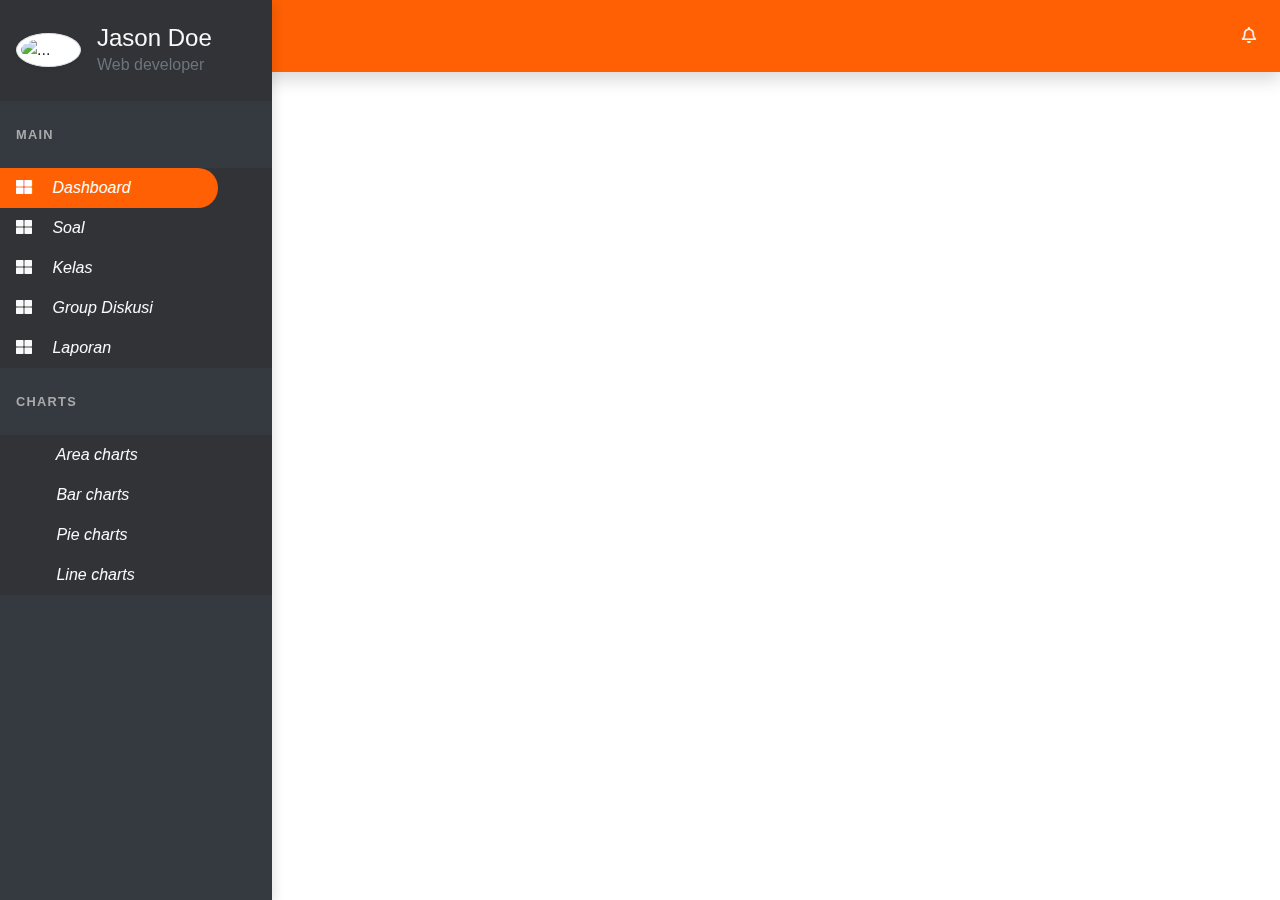
==== dashboard.html @ ced3047a "dashboard" ====
<!DOCTYPE html>
<html lang="en">
<head>
  <meta charset="UTF-8">
  <meta name="viewport" content="width=device-width, initial-scale=1.0">
  <meta http-equiv="X-UA-Compatible" content="ie=edge">
  <title>Dashboard</title>
  <link rel="stylesheet" href="./assets/bootstrap/css/bootstrap.css">
  <link rel="stylesheet" href="./assets/smartedu/css/smartedu.css">
  <link rel="stylesheet" href="https://cdnjs.cloudflare.com/ajax/libs/font-awesome/5.9.0/css/all.css">

</head>
<body>

<section id="sidebars">
  <!-- Vertical navbar -->
<div class="vertical-nav bg-dark" id="sidebar" style="z-index:1">
  <div class="py-4 px-3 mb-4 sm-color-black">
    <div class="media d-flex align-items-center"><img src="https://res.cloudinary.com/mhmd/image/upload/v1556074849/avatar-1_tcnd60.png" alt="..." width="65" class="mr-3 rounded-circle img-thumbnail shadow-sm">
      <div class="media-body">
        <h4 class="m-0 text-light">Jason Doe</h4>
        <p class="font-weight-light text-muted mb-0">Web developer</p>
      </div>
    </div>
  </div>

  <p class="text-gray font-weight-bold text-uppercase px-3 small pb-4 mb-0">Main</p>

  <ul class="nav flex-column sm-color-black mb-0">
    <li class="nav-item active">
      <a href="#" class="nav-link text-light font-italic sm-color-black">
                <i class="fas fa-th-large mr-3"></i>
                Dashboard
            </a>
    </li>
    <li class="nav-item">
      <a href="#" class="nav-link text-light font-italic sm-color-black">
                <i class="fas fa-book"></i>
                Materi
            </a>
    </li>
    <li class="nav-item">
      <a href="#" class="nav-link text-light font-italic sm-color-black">
                <i class="fas fa-th-large mr-3"></i>
                Soal
            </a>
    </li>
    <li class="nav-item">
      <a href="#" class="nav-link text-light font-italic sm-color-black">
                <i class="fas fa-th-large mr-3"></i>
                Kelas
            </a>
    </li>
    <li class="nav-item">
      <a href="#" class="nav-link text-light font-italic sm-color-black">
                <i class="fas fa-th-large mr-3"></i>
                Group Diskusi
            </a>
    </li>
    <li class="nav-item">
      <a href="#" class="nav-link text-light font-italic sm-color-black">
                <i class="fas fa-th-large mr-3"></i>
                Laporan
            </a>
    </li>


  </ul>

  <p class="text-gray font-weight-bold text-uppercase px-3 small py-4 mb-0">Charts</p>

  <ul class="nav flex-column sm-color-black mb-0">
    <li class="nav-item">
      <a href="#" class="nav-link text-light font-italic">
                <i class="fa fa-area-chart mr-3 text-primary fa-fw"></i>
                Area charts
            </a>
    </li>
    <li class="nav-item">
      <a href="#" class="nav-link text-light font-italic">
                <i class="fa fa-bar-chart mr-3 text-primary fa-fw"></i>
                Bar charts
            </a>
    </li>
    <li class="nav-item">
      <a href="#" class="nav-link text-light font-italic">
                <i class="fa fa-pie-chart mr-3 text-primary fa-fw"></i>
                Pie charts
            </a>
    </li>
    <li class="nav-item">
      <a href="#" class="nav-link text-light font-italic">
                <i class="fa fa-line-chart mr-3 text-primary fa-fw"></i>
                Line charts
            </a>
    </li>
  </ul>
</div>
<!-- End vertical navbar -->
<nav class="navbar navbar-expand-lg navbar-dark sm-color-orange shadow p-3 mb-5">
  <a class="navbar-brand" href="#"></a>
  <button class="navbar-toggler" type="button" data-toggle="collapse" data-target="#navbarSupportedContent" aria-controls="navbarSupportedContent" aria-expanded="false" aria-label="Toggle navigation">
    <span class="navbar-toggler-icon"></span>
  </button>

  <div class="collapse navbar-collapse" id="navbarSupportedContent">
    <ul class="navbar-nav ml-auto">
      <li class="nav-item">
        <a class="nav-link text-light" href="#"><i class="far fa-bell"></i></a>
      </li>
    </ul>
  </div>
</nav>

<!-- Page content holder -->
<div class="page-content p-5" id="content">

</section>


</body>
<script src="https://code.jquery.com/jquery-3.3.1.slim.min.js" charset="utf-8"></script>
<script src="./assets/bootstrap/js/bootstrap.bundle.js" charset="utf-8"></script>
<script src="./assets/smartedu/js/main.js" charset="utf-8"></script>


</html>
---- assets/smartedu/css/smartedu.css ----
*{
  ont-family: Open Sans;
}
.sm-brand{
  font-size: 30px;
  color: #FE6003 !important;
}

.sm-color-black{
  background-color: #313336;
}
.sm-color-orange{
  background-color: #FE6003;
}

/* button */
.sm-btn-orange{
  background-color: #FE6003;
}

.bg-img{
  background-image: url('../../images/banner/bg1.svg');
  background-repeat: no-repeat;
  background-size: cover;
  max-width: 100vw;
}

.banner-description{
  height: 90vh;
  padding-top: 10%;
  max-width: 60%;
  font-weight: bold;
}



/* custom css bootstrap */
.active a{
  position: fixed;
  color: white !important;
  background-color: #FE6003;
  border-top-right-radius: 40px;
  border-bottom-right-radius: 40px;
  width: 17%;

}

.navbar-nav .nav-item .nav-link{
  color: #313336;
}




/*
*
* ==========================================
* CUSTOM UTIL CLASSES
* ==========================================
*
*/

.vertical-nav {
  min-width: 17rem;
  width: 17rem;
  height: 100vh;
  position: fixed;
  top: 0;
  left: 0;
  box-shadow: 3px 3px 10px rgba(0, 0, 0, 0.1);
  transition: all 0.4s;
}

.page-content {
  width: calc(100% - 17rem);
  margin-left: 17rem;
  transition: all 0.4s;
}

/* for toggle behavior */

#sidebar.active {
  margin-left: -17rem;
}

#content.active {
  width: 100%;
  margin: 0;
}

@media (max-width: 768px) {
  #sidebar {
    margin-left: -17rem;
  }
  #sidebar.active {
    margin-left: 0;
  }
  #content {
    width: 100%;
    margin: 0;
  }
  #content.active {
    margin-left: 17rem;
    width: calc(100% - 17rem);
  }
}

/*
*
* ==========================================
* FOR DEMO PURPOSE
* ==========================================
*
*/

body {
  background: white;
  min-height: 100vh;
  overflow-x: hidden;
}

.separator {
  margin: 3rem 0;
  border-bottom: 1px dashed #fff;
}

.text-uppercase {
  letter-spacing: 0.1em;
}

.text-gray {
  color: #aaa;
}
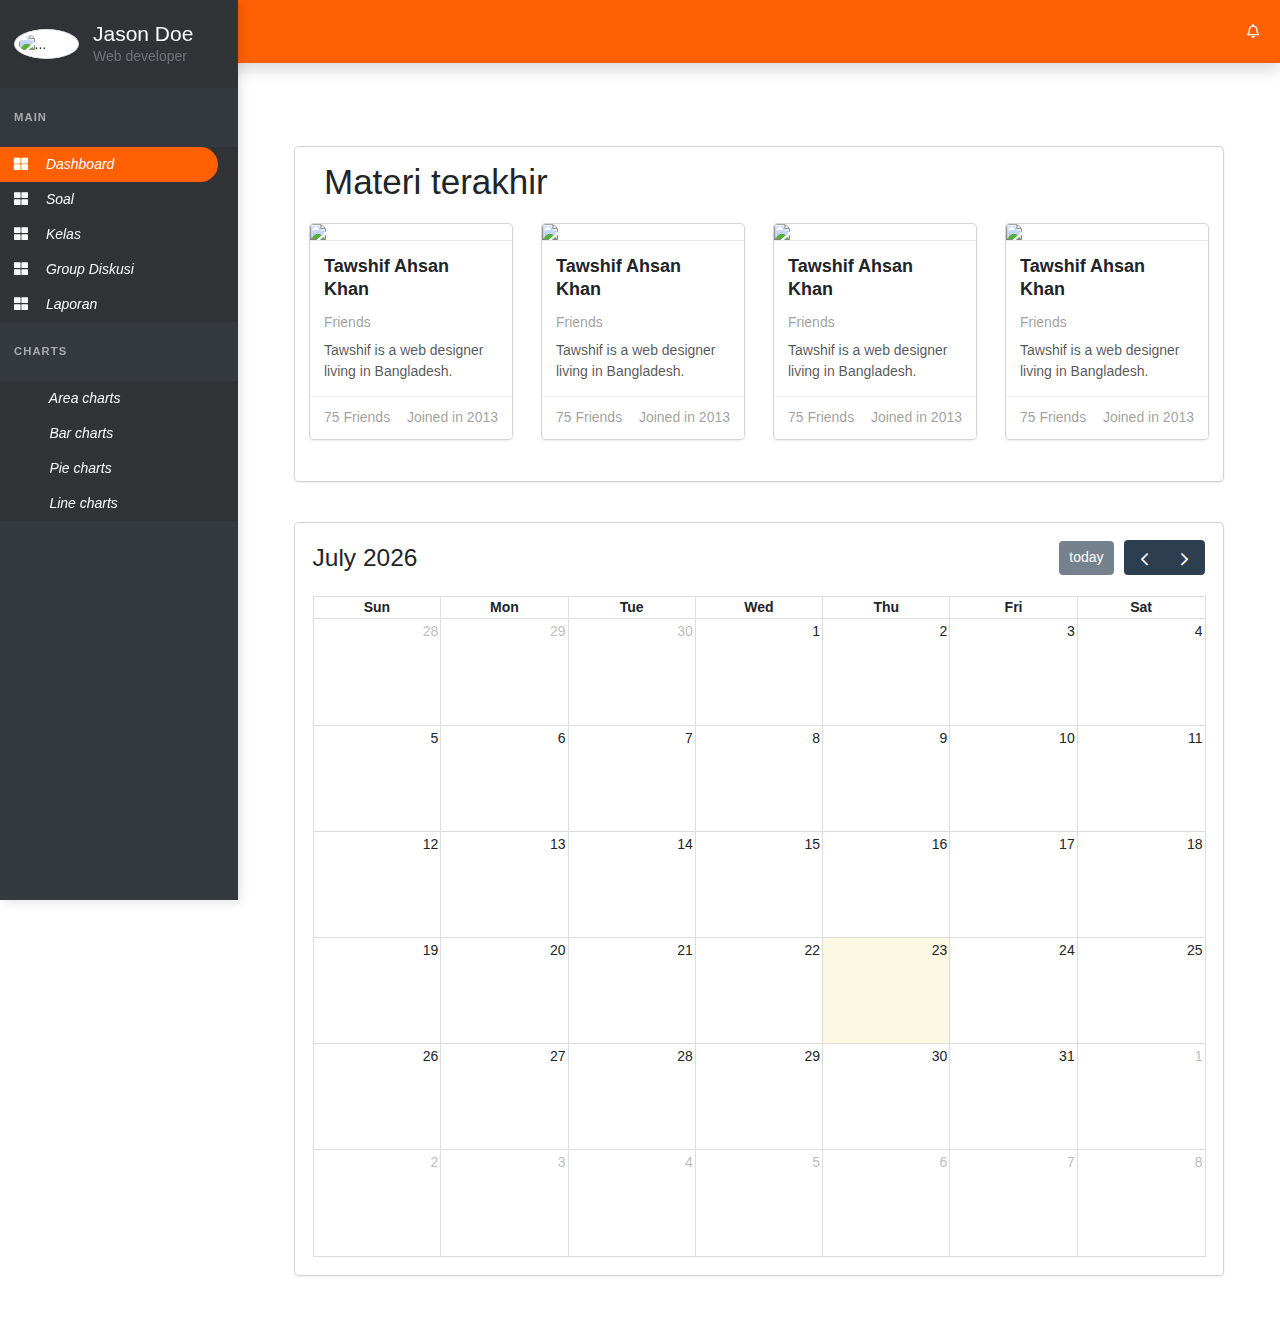
==== commit 40add7f9: "update dashboard" ====
--- a/dashboard.html
+++ b/dashboard.html
@@ -1,5 +1,6 @@
 <!DOCTYPE html>
 <html lang="en">
+
 <head>
   <meta charset="UTF-8">
   <meta name="viewport" content="width=device-width, initial-scale=1.0">
@@ -8,120 +9,352 @@
   <link rel="stylesheet" href="./assets/bootstrap/css/bootstrap.css">
   <link rel="stylesheet" href="./assets/smartedu/css/smartedu.css">
   <link rel="stylesheet" href="https://cdnjs.cloudflare.com/ajax/libs/font-awesome/5.9.0/css/all.css">
+  <link href='./assets/fullcalender/packages/core/main.css' rel='stylesheet' />
+  <link href='./assets/fullcalender/packages/daygrid/main.css' rel='stylesheet' />
+  <script src='./assets/fullcalender/packages/core/main.js'></script>
+  <script src='./assets/fullcalender/packages/interaction/main.js'></script>
+  <script src='./assets/fullcalender/packages/daygrid/main.js'></script>
 
 </head>
+
+<style media="screen">
+  html {
+    font-family: Lato, 'Helvetica Neue', Arial, Helvetica, sans-serif;
+    font-size: 14px;
+  }
+
+  h5 {
+    font-size: 1.28571429em;
+    font-weight: 700;
+    line-height: 1.2857em;
+    margin: 0;
+  }
+
+  .card {
+    font-size: 1em;
+    overflow: hidden;
+    padding: 0;
+    border: none;
+    border-radius: .28571429rem;
+    box-shadow: 0 1px 3px 0 #d4d4d5, 0 0 0 1px #d4d4d5;
+  }
+
+  .card-block {
+    font-size: 1em;
+    position: relative;
+    margin: 0;
+    padding: 1em;
+    border: none;
+    border-top: 1px solid rgba(34, 36, 38, .1);
+    box-shadow: none;
+  }
+
+  .card-img-top {
+    display: block;
+    width: 100%;
+    height: auto;
+  }
+
+  .card-title {
+    font-size: 1.28571429em;
+    font-weight: 700;
+    line-height: 1.2857em;
+  }
+
+  .card-text {
+    clear: both;
+    margin-top: .5em;
+    color: rgba(0, 0, 0, .68);
+  }
+
+  .card-footer {
+    font-size: 1em;
+    position: static;
+    top: 0;
+    left: 0;
+    max-width: 100%;
+    padding: .75em 1em;
+    color: rgba(0, 0, 0, .4);
+    border-top: 1px solid rgba(0, 0, 0, .05) !important;
+    background: #fff;
+  }
+
+  .card-inverse .btn {
+    border: 1px solid rgba(0, 0, 0, .05);
+  }
+
+  .profile {
+    position: absolute;
+    top: -12px;
+    display: inline-block;
+    overflow: hidden;
+    box-sizing: border-box;
+    width: 25px;
+    height: 25px;
+    margin: 0;
+    border: 1px solid #fff;
+    border-radius: 50%;
+  }
+
+  .profile-avatar {
+    display: block;
+    width: 100%;
+    height: 100%;
+    border-radius: 50%;
+  }
+
+  .profile-inline {
+    position: relative;
+    top: 0;
+    display: inline-block;
+  }
+
+  .profile-inline~.card-title {
+    display: inline-block;
+    margin-left: 4px;
+    vertical-align: top;
+  }
+
+  .text-bold {
+    font-weight: 700;
+  }
+
+  .meta {
+    font-size: 1em;
+    color: rgba(0, 0, 0, .4);
+  }
+
+  .meta a {
+    text-decoration: none;
+    color: rgba(0, 0, 0, .4);
+  }
+
+  .meta a:hover {
+    color: rgba(0, 0, 0, .87);
+  }
+</style>
+
 <body>
 
-<section id="sidebars">
-  <!-- Vertical navbar -->
-<div class="vertical-nav bg-dark" id="sidebar" style="z-index:1">
-  <div class="py-4 px-3 mb-4 sm-color-black">
-    <div class="media d-flex align-items-center"><img src="https://res.cloudinary.com/mhmd/image/upload/v1556074849/avatar-1_tcnd60.png" alt="..." width="65" class="mr-3 rounded-circle img-thumbnail shadow-sm">
-      <div class="media-body">
-        <h4 class="m-0 text-light">Jason Doe</h4>
-        <p class="font-weight-light text-muted mb-0">Web developer</p>
+  <section id="sidebars">
+    <!-- Vertical navbar -->
+    <div class="vertical-nav bg-dark" id="sidebar" style="z-index:1">
+      <div class="py-4 px-3 mb-4 sm-color-black">
+        <div class="media d-flex align-items-center"><img src="https://res.cloudinary.com/mhmd/image/upload/v1556074849/avatar-1_tcnd60.png" alt="..." width="65" class="mr-3 rounded-circle img-thumbnail shadow-sm">
+          <div class="media-body">
+            <h4 class="m-0 text-light">Jason Doe</h4>
+            <p class="font-weight-light text-muted mb-0">Web developer</p>
+          </div>
+        </div>
+      </div>
+
+      <p class="text-gray font-weight-bold text-uppercase px-3 small pb-4 mb-0">Main</p>
+
+      <ul class="nav flex-column sm-color-black mb-0">
+        <li class="nav-item active">
+          <a href="#" class="nav-link text-light font-italic sm-color-black">
+            <i class="fas fa-th-large mr-3"></i>
+            Dashboard
+          </a>
+        </li>
+        <li class="nav-item">
+          <a href="#" class="nav-link text-light font-italic sm-color-black">
+            <i class="fas fa-book"></i>
+            Materi
+          </a>
+        </li>
+        <li class="nav-item">
+          <a href="#" class="nav-link text-light font-italic sm-color-black">
+            <i class="fas fa-th-large mr-3"></i>
+            Soal
+          </a>
+        </li>
+        <li class="nav-item">
+          <a href="#" class="nav-link text-light font-italic sm-color-black">
+            <i class="fas fa-th-large mr-3"></i>
+            Kelas
+          </a>
+        </li>
+        <li class="nav-item">
+          <a href="#" class="nav-link text-light font-italic sm-color-black">
+            <i class="fas fa-th-large mr-3"></i>
+            Group Diskusi
+          </a>
+        </li>
+        <li class="nav-item">
+          <a href="#" class="nav-link text-light font-italic sm-color-black">
+            <i class="fas fa-th-large mr-3"></i>
+            Laporan
+          </a>
+        </li>
+
+
+      </ul>
+
+      <p class="text-gray font-weight-bold text-uppercase px-3 small py-4 mb-0">Charts</p>
+
+      <ul class="nav flex-column sm-color-black mb-0">
+        <li class="nav-item">
+          <a href="#" class="nav-link text-light font-italic">
+            <i class="fa fa-area-chart mr-3 text-primary fa-fw"></i>
+            Area charts
+          </a>
+        </li>
+        <li class="nav-item">
+          <a href="#" class="nav-link text-light font-italic">
+            <i class="fa fa-bar-chart mr-3 text-primary fa-fw"></i>
+            Bar charts
+          </a>
+        </li>
+        <li class="nav-item">
+          <a href="#" class="nav-link text-light font-italic">
+            <i class="fa fa-pie-chart mr-3 text-primary fa-fw"></i>
+            Pie charts
+          </a>
+        </li>
+        <li class="nav-item">
+          <a href="#" class="nav-link text-light font-italic">
+            <i class="fa fa-line-chart mr-3 text-primary fa-fw"></i>
+            Line charts
+          </a>
+        </li>
+      </ul>
+    </div>
+    <!-- End vertical navbar -->
+    <nav class="navbar navbar-expand-lg navbar-dark sm-color-orange shadow p-3 mb-5 sticky-top" style="z-index:0">
+      <a class="navbar-brand" href="#"></a>
+      <button class="navbar-toggler" type="button" data-toggle="collapse" data-target="#navbarSupportedContent" aria-controls="navbarSupportedContent" aria-expanded="false" aria-label="Toggle navigation">
+        <span class="navbar-toggler-icon"></span>
+      </button>
+
+      <div class="collapse navbar-collapse" id="navbarSupportedContent">
+        <ul class="navbar-nav ml-auto">
+          <li class="nav-item">
+            <a class="nav-link text-light" href="#"><i class="far fa-bell"></i></a>
+          </li>
+        </ul>
+      </div>
+    </nav>
+
+    <!-- Page content holder -->
+    <div class="page-content p-5"  id="content">
+      <div class="col-md-12" style="z-index:-1">
+        <div class="card mb-5">
+          <div class="container">
+
+            <h1 class="font-weight-light p-3">Materi terakhir</h1>
+
+            <div class="row mb-5" >
+              <div class="col-md-3">
+                <div class="card">
+                  <img class="card-img-top" src="https://picsum.photos/200/150/?random">
+                  <div class="card-block">
+                    <h4 class="card-title">Tawshif Ahsan Khan</h4>
+                    <div class="meta">
+                      <a href="#">Friends</a>
+                    </div>
+                    <div class="card-text">
+                      Tawshif is a web designer living in Bangladesh.
+                    </div>
+                  </div>
+                  <div class="card-footer">
+                    <span class="float-right">Joined in 2013</span>
+                    <span><i class=""></i>75 Friends</span>
+                  </div>
+                </div>
+              </div>
+              <div class="col-md-3">
+                <div class="card">
+                  <img class="card-img-top" src="https://picsum.photos/200/150/?random">
+                  <div class="card-block">
+                    <h4 class="card-title">Tawshif Ahsan Khan</h4>
+                    <div class="meta">
+                      <a href="#">Friends</a>
+                    </div>
+                    <div class="card-text">
+                      Tawshif is a web designer living in Bangladesh.
+                    </div>
+                  </div>
+                  <div class="card-footer">
+                    <span class="float-right">Joined in 2013</span>
+                    <span><i class=""></i>75 Friends</span>
+                  </div>
+                </div>
+              </div>
+              <div class="col-md-3">
+                <div class="card">
+                  <img class="card-img-top" src="https://picsum.photos/200/150/?random">
+                  <div class="card-block">
+                    <h4 class="card-title">Tawshif Ahsan Khan</h4>
+                    <div class="meta">
+                      <a href="#">Friends</a>
+                    </div>
+                    <div class="card-text">
+                      Tawshif is a web designer living in Bangladesh.
+                    </div>
+                  </div>
+                  <div class="card-footer">
+                    <span class="float-right">Joined in 2013</span>
+                    <span><i class=""></i>75 Friends</span>
+                  </div>
+                </div>
+              </div>
+              <div class="col-md-3">
+                <div class="card">
+                  <img class="card-img-top" src="https://picsum.photos/200/150/?random">
+                  <div class="card-block">
+                    <h4 class="card-title">Tawshif Ahsan Khan</h4>
+                    <div class="meta">
+                      <a href="#">Friends</a>
+                    </div>
+                    <div class="card-text">
+                      Tawshif is a web designer living in Bangladesh.
+                    </div>
+                  </div>
+                  <div class="card-footer">
+                    <span class="float-right">Joined in 2013</span>
+                    <span><i class=""></i>75 Friends</span>
+                  </div>
+                </div>
+              </div>
+            </div>
+          </div>
+        </div>
+      <div class="row">
+        <div class="col-md-12">
+          <div class="card">
+            <div class="card-body">
+              <div id='calendar'></div>
+            </div>
+          </div>
+        </div>
       </div>
     </div>
   </div>
 
-  <p class="text-gray font-weight-bold text-uppercase px-3 small pb-4 mb-0">Main</p>
-
-  <ul class="nav flex-column sm-color-black mb-0">
-    <li class="nav-item active">
-      <a href="#" class="nav-link text-light font-italic sm-color-black">
-                <i class="fas fa-th-large mr-3"></i>
-                Dashboard
-            </a>
-    </li>
-    <li class="nav-item">
-      <a href="#" class="nav-link text-light font-italic sm-color-black">
-                <i class="fas fa-book"></i>
-                Materi
-            </a>
-    </li>
-    <li class="nav-item">
-      <a href="#" class="nav-link text-light font-italic sm-color-black">
-                <i class="fas fa-th-large mr-3"></i>
-                Soal
-            </a>
-    </li>
-    <li class="nav-item">
-      <a href="#" class="nav-link text-light font-italic sm-color-black">
-                <i class="fas fa-th-large mr-3"></i>
-                Kelas
-            </a>
-    </li>
-    <li class="nav-item">
-      <a href="#" class="nav-link text-light font-italic sm-color-black">
-                <i class="fas fa-th-large mr-3"></i>
-                Group Diskusi
-            </a>
-    </li>
-    <li class="nav-item">
-      <a href="#" class="nav-link text-light font-italic sm-color-black">
-                <i class="fas fa-th-large mr-3"></i>
-                Laporan
-            </a>
-    </li>
-
-
-  </ul>
-
-  <p class="text-gray font-weight-bold text-uppercase px-3 small py-4 mb-0">Charts</p>
-
-  <ul class="nav flex-column sm-color-black mb-0">
-    <li class="nav-item">
-      <a href="#" class="nav-link text-light font-italic">
-                <i class="fa fa-area-chart mr-3 text-primary fa-fw"></i>
-                Area charts
-            </a>
-    </li>
-    <li class="nav-item">
-      <a href="#" class="nav-link text-light font-italic">
-                <i class="fa fa-bar-chart mr-3 text-primary fa-fw"></i>
-                Bar charts
-            </a>
-    </li>
-    <li class="nav-item">
-      <a href="#" class="nav-link text-light font-italic">
-                <i class="fa fa-pie-chart mr-3 text-primary fa-fw"></i>
-                Pie charts
-            </a>
-    </li>
-    <li class="nav-item">
-      <a href="#" class="nav-link text-light font-italic">
-                <i class="fa fa-line-chart mr-3 text-primary fa-fw"></i>
-                Line charts
-            </a>
-    </li>
-  </ul>
-</div>
-<!-- End vertical navbar -->
-<nav class="navbar navbar-expand-lg navbar-dark sm-color-orange shadow p-3 mb-5">
-  <a class="navbar-brand" href="#"></a>
-  <button class="navbar-toggler" type="button" data-toggle="collapse" data-target="#navbarSupportedContent" aria-controls="navbarSupportedContent" aria-expanded="false" aria-label="Toggle navigation">
-    <span class="navbar-toggler-icon"></span>
-  </button>
-
-  <div class="collapse navbar-collapse" id="navbarSupportedContent">
-    <ul class="navbar-nav ml-auto">
-      <li class="nav-item">
-        <a class="nav-link text-light" href="#"><i class="far fa-bell"></i></a>
-      </li>
-    </ul>
-  </div>
-</nav>
-
-<!-- Page content holder -->
-<div class="page-content p-5" id="content">
-
-</section>
+  </section>
 
 
 </body>
 <script src="https://code.jquery.com/jquery-3.3.1.slim.min.js" charset="utf-8"></script>
 <script src="./assets/bootstrap/js/bootstrap.bundle.js" charset="utf-8"></script>
 <script src="./assets/smartedu/js/main.js" charset="utf-8"></script>
-
+<script>
+  document.addEventListener('DOMContentLoaded', function() {
+    var calendarEl = document.getElementById('calendar');
+
+    var calendar = new FullCalendar.Calendar(calendarEl, {
+      plugins: ['interaction', 'dayGrid'],
+      editable: true,
+      eventLimit: true, // allow "more" link when too many events
+      events: [{
+        title: 'All Day Event',
+        start: '2019-07-02'
+      }, ]
+    });
+
+    calendar.render();
+  });
+</script>
 
 </html>
--- a/assets/fullcalender/packages/core/main.css
+++ b/assets/fullcalender/packages/core/main.css
@@ -0,0 +1,900 @@
+/*!
+FullCalendar Core Package v4.2.0
+Docs & License: https://fullcalendar.io/
+(c) 2019 Adam Shaw
+*/
+.fc {
+  direction: ltr;
+  text-align: left; }
+
+.fc-rtl {
+  text-align: right; }
+
+body .fc {
+  /* extra precedence to overcome jqui */
+  font-size: 1em; }
+
+/* Colors
+--------------------------------------------------------------------------------------------------*/
+.fc-highlight {
+  /* when user is selecting cells */
+  background: #bce8f1;
+  opacity: .3; }
+
+.fc-bgevent {
+  /* default look for background events */
+  background: #8fdf82;
+  opacity: .3; }
+
+.fc-nonbusiness {
+  /* default look for non-business-hours areas */
+  /* will inherit .fc-bgevent's styles */
+  background: #d7d7d7; }
+
+/* Popover
+--------------------------------------------------------------------------------------------------*/
+.fc-popover {
+  position: absolute;
+  box-shadow: 0 2px 6px rgba(0, 0, 0, 0.15); }
+
+.fc-popover .fc-header {
+  /* TODO: be more consistent with fc-head/fc-body */
+  display: flex;
+  flex-direction: row;
+  justify-content: space-between;
+  align-items: center;
+  padding: 2px 4px; }
+
+.fc-rtl .fc-popover .fc-header {
+  flex-direction: row-reverse; }
+
+.fc-popover .fc-header .fc-title {
+  margin: 0 2px; }
+
+.fc-popover .fc-header .fc-close {
+  cursor: pointer;
+  opacity: 0.65;
+  font-size: 1.1em; }
+
+/* Misc Reusable Components
+--------------------------------------------------------------------------------------------------*/
+.fc-divider {
+  border-style: solid;
+  border-width: 1px; }
+
+hr.fc-divider {
+  height: 0;
+  margin: 0;
+  padding: 0 0 2px;
+  /* height is unreliable across browsers, so use padding */
+  border-width: 1px 0; }
+
+.fc-bg,
+.fc-bgevent-skeleton,
+.fc-highlight-skeleton,
+.fc-mirror-skeleton {
+  /* these element should always cling to top-left/right corners */
+  position: absolute;
+  top: 0;
+  left: 0;
+  right: 0; }
+
+.fc-bg {
+  bottom: 0;
+  /* strech bg to bottom edge */ }
+
+.fc-bg table {
+  height: 100%;
+  /* strech bg to bottom edge */ }
+
+/* Tables
+--------------------------------------------------------------------------------------------------*/
+.fc table {
+  width: 100%;
+  box-sizing: border-box;
+  /* fix scrollbar issue in firefox */
+  table-layout: fixed;
+  border-collapse: collapse;
+  border-spacing: 0;
+  font-size: 1em;
+  /* normalize cross-browser */ }
+
+.fc th {
+  text-align: center; }
+
+.fc th,
+.fc td {
+  border-style: solid;
+  border-width: 1px;
+  padding: 0;
+  vertical-align: top; }
+
+.fc td.fc-today {
+  border-style: double;
+  /* overcome neighboring borders */ }
+
+/* Internal Nav Links
+--------------------------------------------------------------------------------------------------*/
+a[data-goto] {
+  cursor: pointer; }
+
+a[data-goto]:hover {
+  text-decoration: underline; }
+
+/* Fake Table Rows
+--------------------------------------------------------------------------------------------------*/
+.fc .fc-row {
+  /* extra precedence to overcome themes forcing a 1px border */
+  /* no visible border by default. but make available if need be (scrollbar width compensation) */
+  border-style: solid;
+  border-width: 0; }
+
+.fc-row table {
+  /* don't put left/right border on anything within a fake row.
+     the outer tbody will worry about this */
+  border-left: 0 hidden transparent;
+  border-right: 0 hidden transparent;
+  /* no bottom borders on rows */
+  border-bottom: 0 hidden transparent; }
+
+.fc-row:first-child table {
+  border-top: 0 hidden transparent;
+  /* no top border on first row */ }
+
+/* Day Row (used within the header and the DayGrid)
+--------------------------------------------------------------------------------------------------*/
+.fc-row {
+  position: relative; }
+
+.fc-row .fc-bg {
+  z-index: 1; }
+
+/* highlighting cells & background event skeleton */
+.fc-row .fc-bgevent-skeleton,
+.fc-row .fc-highlight-skeleton {
+  bottom: 0;
+  /* stretch skeleton to bottom of row */ }
+
+.fc-row .fc-bgevent-skeleton table,
+.fc-row .fc-highlight-skeleton table {
+  height: 100%;
+  /* stretch skeleton to bottom of row */ }
+
+.fc-row .fc-highlight-skeleton td,
+.fc-row .fc-bgevent-skeleton td {
+  border-color: transparent; }
+
+.fc-row .fc-bgevent-skeleton {
+  z-index: 2; }
+
+.fc-row .fc-highlight-skeleton {
+  z-index: 3; }
+
+/*
+row content (which contains day/week numbers and events) as well as "mirror" (which contains
+temporary rendered events).
+*/
+.fc-row .fc-content-skeleton {
+  position: relative;
+  z-index: 4;
+  padding-bottom: 2px;
+  /* matches the space above the events */ }
+
+.fc-row .fc-mirror-skeleton {
+  z-index: 5; }
+
+.fc .fc-row .fc-content-skeleton table,
+.fc .fc-row .fc-content-skeleton td,
+.fc .fc-row .fc-mirror-skeleton td {
+  /* see-through to the background below */
+  /* extra precedence to prevent theme-provided backgrounds */
+  background: none;
+  /* in case <td>s are globally styled */
+  border-color: transparent; }
+
+.fc-row .fc-content-skeleton td,
+.fc-row .fc-mirror-skeleton td {
+  /* don't put a border between events and/or the day number */
+  border-bottom: 0; }
+
+.fc-row .fc-content-skeleton tbody td,
+.fc-row .fc-mirror-skeleton tbody td {
+  /* don't put a border between event cells */
+  border-top: 0; }
+
+/* Scrolling Container
+--------------------------------------------------------------------------------------------------*/
+.fc-scroller {
+  -webkit-overflow-scrolling: touch; }
+
+/* TODO: move to timegrid/daygrid */
+.fc-scroller > .fc-day-grid,
+.fc-scroller > .fc-time-grid {
+  position: relative;
+  /* re-scope all positions */
+  width: 100%;
+  /* hack to force re-sizing this inner element when scrollbars appear/disappear */ }
+
+/* Global Event Styles
+--------------------------------------------------------------------------------------------------*/
+.fc-event {
+  position: relative;
+  /* for resize handle and other inner positioning */
+  display: block;
+  /* make the <a> tag block */
+  font-size: .85em;
+  line-height: 1.4;
+  border-radius: 3px;
+  border: 1px solid #3788d8; }
+
+.fc-event,
+.fc-event-dot {
+  background-color: #3788d8;
+  /* default BACKGROUND color */ }
+
+.fc-event,
+.fc-event:hover {
+  color: #fff;
+  /* default TEXT color */
+  text-decoration: none;
+  /* if <a> has an href */ }
+
+.fc-event[href],
+.fc-event.fc-draggable {
+  cursor: pointer;
+  /* give events with links and draggable events a hand mouse pointer */ }
+
+.fc-not-allowed,
+.fc-not-allowed .fc-event {
+  /* to override an event's custom cursor */
+  cursor: not-allowed; }
+
+.fc-event .fc-content {
+  position: relative;
+  z-index: 2; }
+
+/* resizer (cursor AND touch devices) */
+.fc-event .fc-resizer {
+  position: absolute;
+  z-index: 4; }
+
+/* resizer (touch devices) */
+.fc-event .fc-resizer {
+  display: none; }
+
+.fc-event.fc-allow-mouse-resize .fc-resizer,
+.fc-event.fc-selected .fc-resizer {
+  /* only show when hovering or selected (with touch) */
+  display: block; }
+
+/* hit area */
+.fc-event.fc-selected .fc-resizer:before {
+  /* 40x40 touch area */
+  content: "";
+  position: absolute;
+  z-index: 9999;
+  /* user of this util can scope within a lower z-index */
+  top: 50%;
+  left: 50%;
+  width: 40px;
+  height: 40px;
+  margin-left: -20px;
+  margin-top: -20px; }
+
+/* Event Selection (only for touch devices)
+--------------------------------------------------------------------------------------------------*/
+.fc-event.fc-selected {
+  z-index: 9999 !important;
+  /* overcomes inline z-index */
+  box-shadow: 0 2px 5px rgba(0, 0, 0, 0.2); }
+
+.fc-event.fc-selected:after {
+  content: "";
+  position: absolute;
+  z-index: 1;
+  /* same z-index as fc-bg, behind text */
+  /* overcome the borders */
+  top: -1px;
+  right: -1px;
+  bottom: -1px;
+  left: -1px;
+  /* darkening effect */
+  background: #000;
+  opacity: .25; }
+
+/* Event Dragging
+--------------------------------------------------------------------------------------------------*/
+.fc-event.fc-dragging.fc-selected {
+  box-shadow: 0 2px 7px rgba(0, 0, 0, 0.3); }
+
+.fc-event.fc-dragging:not(.fc-selected) {
+  opacity: .75; }
+
+/* Horizontal Events
+--------------------------------------------------------------------------------------------------*/
+/* bigger touch area when selected */
+.fc-h-event.fc-selected:before {
+  content: "";
+  position: absolute;
+  z-index: 3;
+  /* below resizers */
+  top: -10px;
+  bottom: -10px;
+  left: 0;
+  right: 0; }
+
+/* events that are continuing to/from another week. kill rounded corners and butt up against edge */
+.fc-ltr .fc-h-event.fc-not-start,
+.fc-rtl .fc-h-event.fc-not-end {
+  margin-left: 0;
+  border-left-width: 0;
+  padding-left: 1px;
+  /* replace the border with padding */
+  border-top-left-radius: 0;
+  border-bottom-left-radius: 0; }
+
+.fc-ltr .fc-h-event.fc-not-end,
+.fc-rtl .fc-h-event.fc-not-start {
+  margin-right: 0;
+  border-right-width: 0;
+  padding-right: 1px;
+  /* replace the border with padding */
+  border-top-right-radius: 0;
+  border-bottom-right-radius: 0; }
+
+/* resizer (cursor AND touch devices) */
+/* left resizer  */
+.fc-ltr .fc-h-event .fc-start-resizer,
+.fc-rtl .fc-h-event .fc-end-resizer {
+  cursor: w-resize;
+  left: -1px;
+  /* overcome border */ }
+
+/* right resizer */
+.fc-ltr .fc-h-event .fc-end-resizer,
+.fc-rtl .fc-h-event .fc-start-resizer {
+  cursor: e-resize;
+  right: -1px;
+  /* overcome border */ }
+
+/* resizer (mouse devices) */
+.fc-h-event.fc-allow-mouse-resize .fc-resizer {
+  width: 7px;
+  top: -1px;
+  /* overcome top border */
+  bottom: -1px;
+  /* overcome bottom border */ }
+
+/* resizer (touch devices) */
+.fc-h-event.fc-selected .fc-resizer {
+  /* 8x8 little dot */
+  border-radius: 4px;
+  border-width: 1px;
+  width: 6px;
+  height: 6px;
+  border-style: solid;
+  border-color: inherit;
+  background: #fff;
+  /* vertically center */
+  top: 50%;
+  margin-top: -4px; }
+
+/* left resizer  */
+.fc-ltr .fc-h-event.fc-selected .fc-start-resizer,
+.fc-rtl .fc-h-event.fc-selected .fc-end-resizer {
+  margin-left: -4px;
+  /* centers the 8x8 dot on the left edge */ }
+
+/* right resizer */
+.fc-ltr .fc-h-event.fc-selected .fc-end-resizer,
+.fc-rtl .fc-h-event.fc-selected .fc-start-resizer {
+  margin-right: -4px;
+  /* centers the 8x8 dot on the right edge */ }
+
+/* DayGrid events
+----------------------------------------------------------------------------------------------------
+We use the full "fc-day-grid-event" class instead of using descendants because the event won't
+be a descendant of the grid when it is being dragged.
+*/
+.fc-day-grid-event {
+  margin: 1px 2px 0;
+  /* spacing between events and edges */
+  padding: 0 1px; }
+
+tr:first-child > td > .fc-day-grid-event {
+  margin-top: 2px;
+  /* a little bit more space before the first event */ }
+
+.fc-mirror-skeleton tr:first-child > td > .fc-day-grid-event {
+  margin-top: 0;
+  /* except for mirror skeleton */ }
+
+.fc-day-grid-event .fc-content {
+  /* force events to be one-line tall */
+  white-space: nowrap;
+  overflow: hidden; }
+
+.fc-day-grid-event .fc-time {
+  font-weight: bold; }
+
+/* resizer (cursor devices) */
+/* left resizer  */
+.fc-ltr .fc-day-grid-event.fc-allow-mouse-resize .fc-start-resizer,
+.fc-rtl .fc-day-grid-event.fc-allow-mouse-resize .fc-end-resizer {
+  margin-left: -2px;
+  /* to the day cell's edge */ }
+
+/* right resizer */
+.fc-ltr .fc-day-grid-event.fc-allow-mouse-resize .fc-end-resizer,
+.fc-rtl .fc-day-grid-event.fc-allow-mouse-resize .fc-start-resizer {
+  margin-right: -2px;
+  /* to the day cell's edge */ }
+
+/* Event Limiting
+--------------------------------------------------------------------------------------------------*/
+/* "more" link that represents hidden events */
+a.fc-more {
+  margin: 1px 3px;
+  font-size: .85em;
+  cursor: pointer;
+  text-decoration: none; }
+
+a.fc-more:hover {
+  text-decoration: underline; }
+
+.fc-limited {
+  /* rows and cells that are hidden because of a "more" link */
+  display: none; }
+
+/* popover that appears when "more" link is clicked */
+.fc-day-grid .fc-row {
+  z-index: 1;
+  /* make the "more" popover one higher than this */ }
+
+.fc-more-popover {
+  z-index: 2;
+  width: 220px; }
+
+.fc-more-popover .fc-event-container {
+  padding: 10px; }
+
+/* Now Indicator
+--------------------------------------------------------------------------------------------------*/
+.fc-now-indicator {
+  position: absolute;
+  border: 0 solid red; }
+
+/* Utilities
+--------------------------------------------------------------------------------------------------*/
+.fc-unselectable {
+  -webkit-user-select: none;
+  -khtml-user-select: none;
+  -moz-user-select: none;
+  -ms-user-select: none;
+  user-select: none;
+  -webkit-touch-callout: none;
+  -webkit-tap-highlight-color: rgba(0, 0, 0, 0); }
+
+/*
+TODO: more distinction between this file and common.css
+*/
+/* Colors
+--------------------------------------------------------------------------------------------------*/
+.fc-unthemed th,
+.fc-unthemed td,
+.fc-unthemed thead,
+.fc-unthemed tbody,
+.fc-unthemed .fc-divider,
+.fc-unthemed .fc-row,
+.fc-unthemed .fc-content,
+.fc-unthemed .fc-popover,
+.fc-unthemed .fc-list-view,
+.fc-unthemed .fc-list-heading td {
+  border-color: #ddd; }
+
+.fc-unthemed .fc-popover {
+  background-color: #fff; }
+
+.fc-unthemed .fc-divider,
+.fc-unthemed .fc-popover .fc-header,
+.fc-unthemed .fc-list-heading td {
+  background: #eee; }
+
+.fc-unthemed td.fc-today {
+  background: #fcf8e3; }
+
+.fc-unthemed .fc-disabled-day {
+  background: #d7d7d7;
+  opacity: .3; }
+
+/* Icons
+--------------------------------------------------------------------------------------------------
+from https://feathericons.com/ and built with IcoMoon
+*/
+@font-face {
+  font-family: 'fcicons';
+  src: url("[data-uri]") format("truetype");
+  font-weight: normal;
+  font-style: normal; }
+.fc-icon {
+  /* use !important to prevent issues with browser extensions that change fonts */
+  font-family: 'fcicons' !important;
+  speak: none;
+  font-style: normal;
+  font-weight: normal;
+  font-variant: normal;
+  text-transform: none;
+  line-height: 1;
+  /* Better Font Rendering =========== */
+  -webkit-font-smoothing: antialiased;
+  -moz-osx-font-smoothing: grayscale; }
+
+.fc-icon-chevron-left:before {
+  content: "\e900"; }
+
+.fc-icon-chevron-right:before {
+  content: "\e901"; }
+
+.fc-icon-chevrons-left:before {
+  content: "\e902"; }
+
+.fc-icon-chevrons-right:before {
+  content: "\e903"; }
+
+.fc-icon-minus-square:before {
+  content: "\e904"; }
+
+.fc-icon-plus-square:before {
+  content: "\e905"; }
+
+.fc-icon-x:before {
+  content: "\e906"; }
+
+.fc-icon {
+  display: inline-block;
+  width: 1em;
+  height: 1em;
+  text-align: center; }
+
+/* Buttons
+--------------------------------------------------------------------------------------------------
+Lots taken from Flatly (MIT): https://bootswatch.com/4/flatly/bootstrap.css
+*/
+/* reset */
+.fc-button {
+  border-radius: 0;
+  overflow: visible;
+  text-transform: none;
+  margin: 0;
+  font-family: inherit;
+  font-size: inherit;
+  line-height: inherit; }
+
+.fc-button:focus {
+  outline: 1px dotted;
+  outline: 5px auto -webkit-focus-ring-color; }
+
+.fc-button {
+  -webkit-appearance: button; }
+
+.fc-button:not(:disabled) {
+  cursor: pointer; }
+
+.fc-button::-moz-focus-inner {
+  padding: 0;
+  border-style: none; }
+
+/* theme */
+.fc-button {
+  display: inline-block;
+  font-weight: 400;
+  color: #212529;
+  text-align: center;
+  vertical-align: middle;
+  -webkit-user-select: none;
+  -moz-user-select: none;
+  -ms-user-select: none;
+  user-select: none;
+  background-color: transparent;
+  border: 1px solid transparent;
+  padding: 0.4em 0.65em;
+  font-size: 1em;
+  line-height: 1.5;
+  border-radius: 0.25em; }
+
+.fc-button:hover {
+  color: #212529;
+  text-decoration: none; }
+
+.fc-button:focus {
+  outline: 0;
+  -webkit-box-shadow: 0 0 0 0.2rem rgba(44, 62, 80, 0.25);
+  box-shadow: 0 0 0 0.2rem rgba(44, 62, 80, 0.25); }
+
+.fc-button:disabled {
+  opacity: 0.65; }
+
+/* "primary" coloring */
+.fc-button-primary {
+  color: #fff;
+  background-color: #2C3E50;
+  border-color: #2C3E50; }
+
+.fc-button-primary:hover {
+  color: #fff;
+  background-color: #1e2b37;
+  border-color: #1a252f; }
+
+.fc-button-primary:focus {
+  -webkit-box-shadow: 0 0 0 0.2rem rgba(76, 91, 106, 0.5);
+  box-shadow: 0 0 0 0.2rem rgba(76, 91, 106, 0.5); }
+
+.fc-button-primary:disabled {
+  color: #fff;
+  background-color: #2C3E50;
+  border-color: #2C3E50; }
+
+.fc-button-primary:not(:disabled):active,
+.fc-button-primary:not(:disabled).fc-button-active {
+  color: #fff;
+  background-color: #1a252f;
+  border-color: #151e27; }
+
+.fc-button-primary:not(:disabled):active:focus,
+.fc-button-primary:not(:disabled).fc-button-active:focus {
+  -webkit-box-shadow: 0 0 0 0.2rem rgba(76, 91, 106, 0.5);
+  box-shadow: 0 0 0 0.2rem rgba(76, 91, 106, 0.5); }
+
+/* icons within buttons */
+.fc-button .fc-icon {
+  vertical-align: middle;
+  font-size: 1.5em; }
+
+/* Buttons Groups
+--------------------------------------------------------------------------------------------------*/
+.fc-button-group {
+  position: relative;
+  display: -webkit-inline-box;
+  display: -ms-inline-flexbox;
+  display: inline-flex;
+  vertical-align: middle; }
+
+.fc-button-group > .fc-button {
+  position: relative;
+  -webkit-box-flex: 1;
+  -ms-flex: 1 1 auto;
+  flex: 1 1 auto; }
+
+.fc-button-group > .fc-button:hover {
+  z-index: 1; }
+
+.fc-button-group > .fc-button:focus,
+.fc-button-group > .fc-button:active,
+.fc-button-group > .fc-button.fc-button-active {
+  z-index: 1; }
+
+.fc-button-group > .fc-button:not(:first-child) {
+  margin-left: -1px; }
+
+.fc-button-group > .fc-button:not(:last-child) {
+  border-top-right-radius: 0;
+  border-bottom-right-radius: 0; }
+
+.fc-button-group > .fc-button:not(:first-child) {
+  border-top-left-radius: 0;
+  border-bottom-left-radius: 0; }
+
+/* Popover
+--------------------------------------------------------------------------------------------------*/
+.fc-unthemed .fc-popover {
+  border-width: 1px;
+  border-style: solid; }
+
+/* List View
+--------------------------------------------------------------------------------------------------*/
+.fc-unthemed .fc-list-item:hover td {
+  background-color: #f5f5f5; }
+
+/* Toolbar
+--------------------------------------------------------------------------------------------------*/
+.fc-toolbar {
+  display: flex;
+  justify-content: space-between;
+  align-items: center; }
+
+.fc-toolbar.fc-header-toolbar {
+  margin-bottom: 1.5em; }
+
+.fc-toolbar.fc-footer-toolbar {
+  margin-top: 1.5em; }
+
+/* inner content */
+.fc-toolbar > * > :not(:first-child) {
+  margin-left: .75em; }
+
+.fc-toolbar h2 {
+  font-size: 1.75em;
+  margin: 0; }
+
+/* View Structure
+--------------------------------------------------------------------------------------------------*/
+.fc-view-container {
+  position: relative; }
+
+/* undo twitter bootstrap's box-sizing rules. normalizes positioning techniques */
+/* don't do this for the toolbar because we'll want bootstrap to style those buttons as some pt */
+.fc-view-container *,
+.fc-view-container *:before,
+.fc-view-container *:after {
+  -webkit-box-sizing: content-box;
+  -moz-box-sizing: content-box;
+  box-sizing: content-box; }
+
+.fc-view,
+.fc-view > table {
+  /* so dragged elements can be above the view's main element */
+  position: relative;
+  z-index: 1; }
+
+@media print {
+  .fc {
+    max-width: 100% !important; }
+
+  /* Global Event Restyling
+  --------------------------------------------------------------------------------------------------*/
+  .fc-event {
+    background: #fff !important;
+    color: #000 !important;
+    page-break-inside: avoid; }
+
+  .fc-event .fc-resizer {
+    display: none; }
+
+  /* Table & Day-Row Restyling
+  --------------------------------------------------------------------------------------------------*/
+  .fc th,
+  .fc td,
+  .fc hr,
+  .fc thead,
+  .fc tbody,
+  .fc-row {
+    border-color: #ccc !important;
+    background: #fff !important; }
+
+  /* kill the overlaid, absolutely-positioned components */
+  /* common... */
+  .fc-bg,
+  .fc-bgevent-skeleton,
+  .fc-highlight-skeleton,
+  .fc-mirror-skeleton,
+  .fc-bgevent-container,
+  .fc-business-container,
+  .fc-highlight-container,
+  .fc-mirror-container {
+    display: none; }
+
+  /* don't force a min-height on rows (for DayGrid) */
+  .fc tbody .fc-row {
+    height: auto !important;
+    /* undo height that JS set in distributeHeight */
+    min-height: 0 !important;
+    /* undo the min-height from each view's specific stylesheet */ }
+
+  .fc tbody .fc-row .fc-content-skeleton {
+    position: static;
+    /* undo .fc-rigid */
+    padding-bottom: 0 !important;
+    /* use a more border-friendly method for this... */ }
+
+  .fc tbody .fc-row .fc-content-skeleton tbody tr:last-child td {
+    /* only works in newer browsers */
+    padding-bottom: 1em;
+    /* ...gives space within the skeleton. also ensures min height in a way */ }
+
+  .fc tbody .fc-row .fc-content-skeleton table {
+    /* provides a min-height for the row, but only effective for IE, which exaggerates this value,
+       making it look more like 3em. for other browers, it will already be this tall */
+    height: 1em; }
+
+  /* Undo month-view event limiting. Display all events and hide the "more" links
+  --------------------------------------------------------------------------------------------------*/
+  .fc-more-cell,
+  .fc-more {
+    display: none !important; }
+
+  .fc tr.fc-limited {
+    display: table-row !important; }
+
+  .fc td.fc-limited {
+    display: table-cell !important; }
+
+  .fc-popover {
+    display: none;
+    /* never display the "more.." popover in print mode */ }
+
+  /* TimeGrid Restyling
+  --------------------------------------------------------------------------------------------------*/
+  /* undo the min-height 100% trick used to fill the container's height */
+  .fc-time-grid {
+    min-height: 0 !important; }
+
+  /* don't display the side axis at all ("all-day" and time cells) */
+  .fc-timeGrid-view .fc-axis {
+    display: none; }
+
+  /* don't display the horizontal lines */
+  .fc-slats,
+  .fc-time-grid hr {
+    /* this hr is used when height is underused and needs to be filled */
+    display: none !important;
+    /* important overrides inline declaration */ }
+
+  /* let the container that holds the events be naturally positioned and create real height */
+  .fc-time-grid .fc-content-skeleton {
+    position: static; }
+
+  /* in case there are no events, we still want some height */
+  .fc-time-grid .fc-content-skeleton table {
+    height: 4em; }
+
+  /* kill the horizontal spacing made by the event container. event margins will be done below */
+  .fc-time-grid .fc-event-container {
+    margin: 0 !important; }
+
+  /* TimeGrid *Event* Restyling
+  --------------------------------------------------------------------------------------------------*/
+  /* naturally position events, vertically stacking them */
+  .fc-time-grid .fc-event {
+    position: static !important;
+    margin: 3px 2px !important; }
+
+  /* for events that continue to a future day, give the bottom border back */
+  .fc-time-grid .fc-event.fc-not-end {
+    border-bottom-width: 1px !important; }
+
+  /* indicate the event continues via "..." text */
+  .fc-time-grid .fc-event.fc-not-end:after {
+    content: "..."; }
+
+  /* for events that are continuations from previous days, give the top border back */
+  .fc-time-grid .fc-event.fc-not-start {
+    border-top-width: 1px !important; }
+
+  /* indicate the event is a continuation via "..." text */
+  .fc-time-grid .fc-event.fc-not-start:before {
+    content: "..."; }
+
+  /* time */
+  /* undo a previous declaration and let the time text span to a second line */
+  .fc-time-grid .fc-event .fc-time {
+    white-space: normal !important; }
+
+  /* hide the the time that is normally displayed... */
+  .fc-time-grid .fc-event .fc-time span {
+    display: none; }
+
+  /* ...replace it with a more verbose version (includes AM/PM) stored in an html attribute */
+  .fc-time-grid .fc-event .fc-time:after {
+    content: attr(data-full); }
+
+  /* Vertical Scroller & Containers
+  --------------------------------------------------------------------------------------------------*/
+  /* kill the scrollbars and allow natural height */
+  .fc-scroller,
+  .fc-day-grid-container,
+  .fc-time-grid-container {
+    /* */
+    overflow: visible !important;
+    height: auto !important; }
+
+  /* kill the horizontal border/padding used to compensate for scrollbars */
+  .fc-row {
+    border: 0 !important;
+    margin: 0 !important; }
+
+  /* Button Controls
+  --------------------------------------------------------------------------------------------------*/
+  .fc-button-group,
+  .fc button {
+    display: none;
+    /* don't display any button-related controls */ } }
--- a/assets/fullcalender/packages/daygrid/main.css
+++ b/assets/fullcalender/packages/daygrid/main.css
@@ -0,0 +1,69 @@
+/*!
+FullCalendar Day Grid Plugin v4.2.0
+Docs & License: https://fullcalendar.io/
+(c) 2019 Adam Shaw
+*/
+/* DayGridView
+--------------------------------------------------------------------------------------------------*/
+/* day row structure */
+.fc-dayGridWeek-view .fc-content-skeleton,
+.fc-dayGridDay-view .fc-content-skeleton {
+  /* there may be week numbers in these views, so no padding-top */
+  padding-bottom: 1em;
+  /* ensure a space at bottom of cell for user selecting/clicking */ }
+
+.fc-dayGrid-view .fc-body .fc-row {
+  min-height: 4em;
+  /* ensure that all rows are at least this tall */ }
+
+/* a "rigid" row will take up a constant amount of height because content-skeleton is absolute */
+.fc-row.fc-rigid {
+  overflow: hidden; }
+
+.fc-row.fc-rigid .fc-content-skeleton {
+  position: absolute;
+  top: 0;
+  left: 0;
+  right: 0; }
+
+/* week and day number styling */
+.fc-day-top.fc-other-month {
+  opacity: 0.3; }
+
+.fc-dayGrid-view .fc-week-number,
+.fc-dayGrid-view .fc-day-number {
+  padding: 2px; }
+
+.fc-dayGrid-view th.fc-week-number,
+.fc-dayGrid-view th.fc-day-number {
+  padding: 0 2px;
+  /* column headers can't have as much v space */ }
+
+.fc-ltr .fc-dayGrid-view .fc-day-top .fc-day-number {
+  float: right; }
+
+.fc-rtl .fc-dayGrid-view .fc-day-top .fc-day-number {
+  float: left; }
+
+.fc-ltr .fc-dayGrid-view .fc-day-top .fc-week-number {
+  float: left;
+  border-radius: 0 0 3px 0; }
+
+.fc-rtl .fc-dayGrid-view .fc-day-top .fc-week-number {
+  float: right;
+  border-radius: 0 0 0 3px; }
+
+.fc-dayGrid-view .fc-day-top .fc-week-number {
+  min-width: 1.5em;
+  text-align: center;
+  background-color: #f2f2f2;
+  color: #808080; }
+
+/* when week/day number have own column */
+.fc-dayGrid-view td.fc-week-number {
+  text-align: center; }
+
+.fc-dayGrid-view td.fc-week-number > * {
+  /* work around the way we do column resizing and ensure a minimum width */
+  display: inline-block;
+  min-width: 1.25em; }
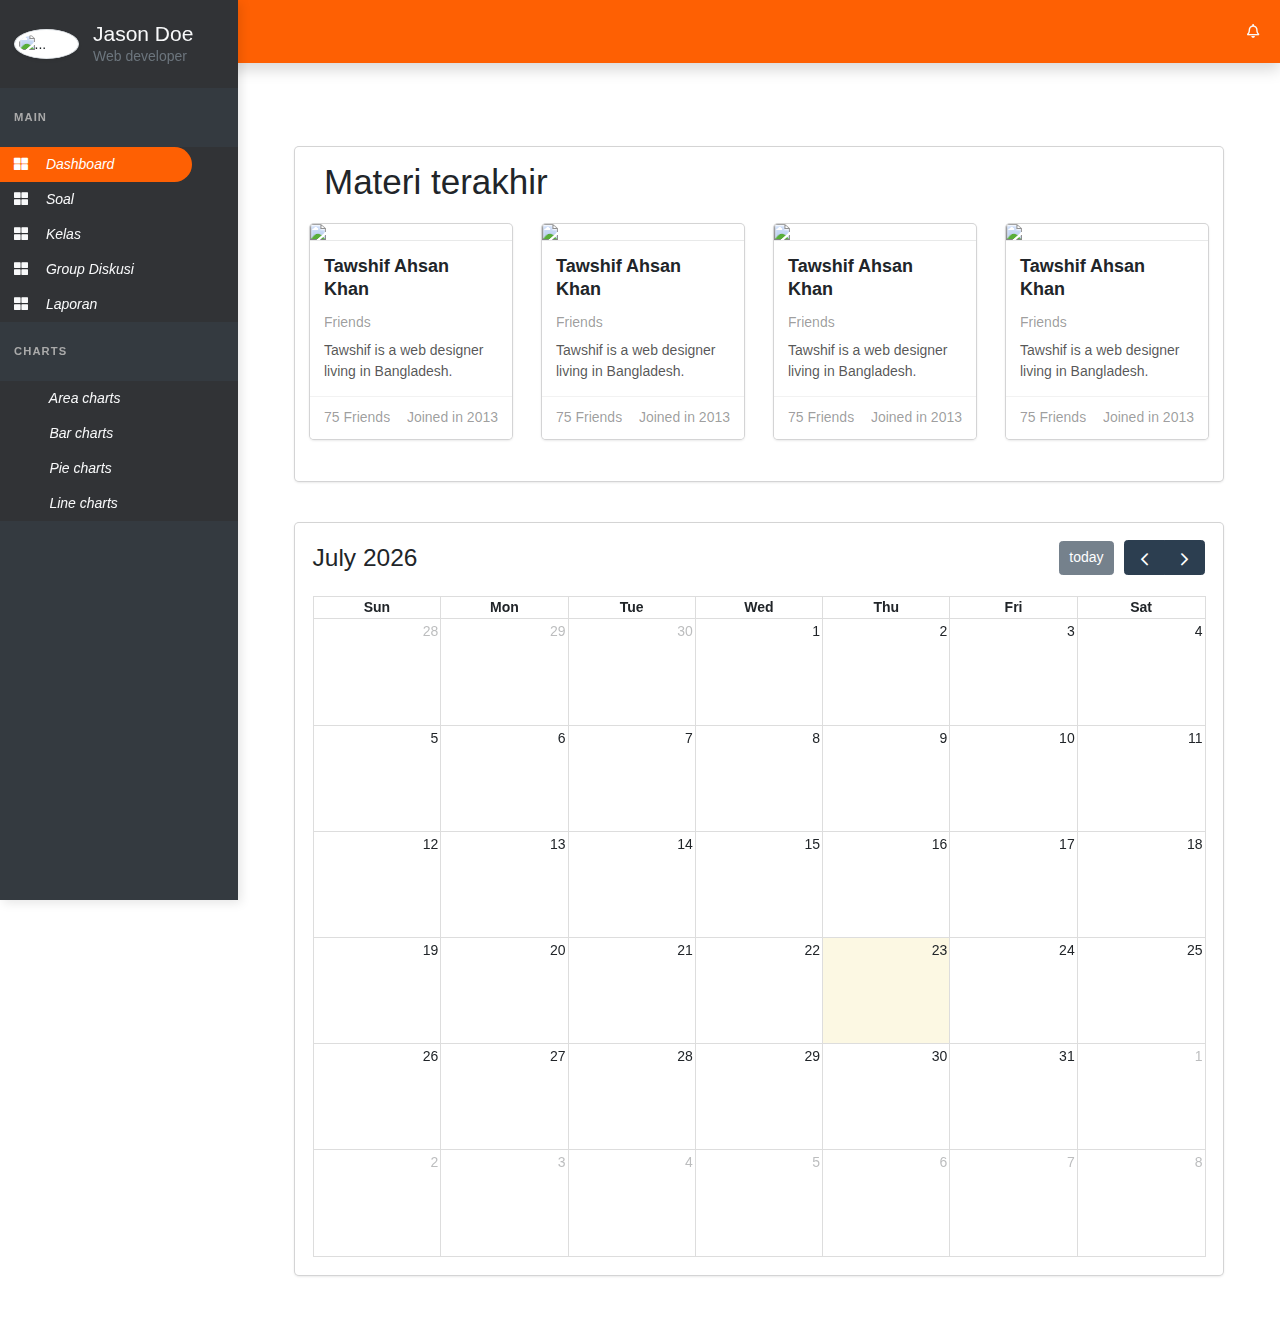
==== commit 9836d87d: "presensi" ====
--- a/dashboard.html
+++ b/dashboard.html
@@ -138,7 +138,7 @@
 
   <section id="sidebars">
     <!-- Vertical navbar -->
-    <div class="vertical-nav bg-dark" id="sidebar" style="z-index:1">
+    <div class="vertical-nav bg-dark" id="sidebar" style="z-index:2">
       <div class="py-4 px-3 mb-4 sm-color-black">
         <div class="media d-flex align-items-center"><img src="https://res.cloudinary.com/mhmd/image/upload/v1556074849/avatar-1_tcnd60.png" alt="..." width="65" class="mr-3 rounded-circle img-thumbnail shadow-sm">
           <div class="media-body">
@@ -221,7 +221,7 @@
       </ul>
     </div>
     <!-- End vertical navbar -->
-    <nav class="navbar navbar-expand-lg navbar-dark sm-color-orange shadow p-3 mb-5 sticky-top" style="z-index:0">
+    <nav class="navbar navbar-expand-lg navbar-dark sm-color-orange shadow p-3 mb-5 sticky-top" style="z-index:1">
       <a class="navbar-brand" href="#"></a>
       <button class="navbar-toggler" type="button" data-toggle="collapse" data-target="#navbarSupportedContent" aria-controls="navbarSupportedContent" aria-expanded="false" aria-label="Toggle navigation">
         <span class="navbar-toggler-icon"></span>
@@ -238,7 +238,7 @@
 
     <!-- Page content holder -->
     <div class="page-content p-5"  id="content">
-      <div class="col-md-12" style="z-index:-1">
+      <div class="col-md-12" >
         <div class="card mb-5">
           <div class="container">
 
--- a/assets/smartedu/css/smartedu.css
+++ b/assets/smartedu/css/smartedu.css
@@ -41,7 +41,7 @@
   background-color: #FE6003;
   border-top-right-radius: 40px;
   border-bottom-right-radius: 40px;
-  width: 17%;
+  width: 15%;
 
 }
 
@@ -105,6 +105,15 @@
   }
 }
 
+.sm-table-scroll-presensi {
+    height:200px;
+    overflow-y:auto;
+    width: 100%;
+}
+.sm-hight-detail-presensi{
+  height:90%;
+}
+
 /*
 *
 * ==========================================
